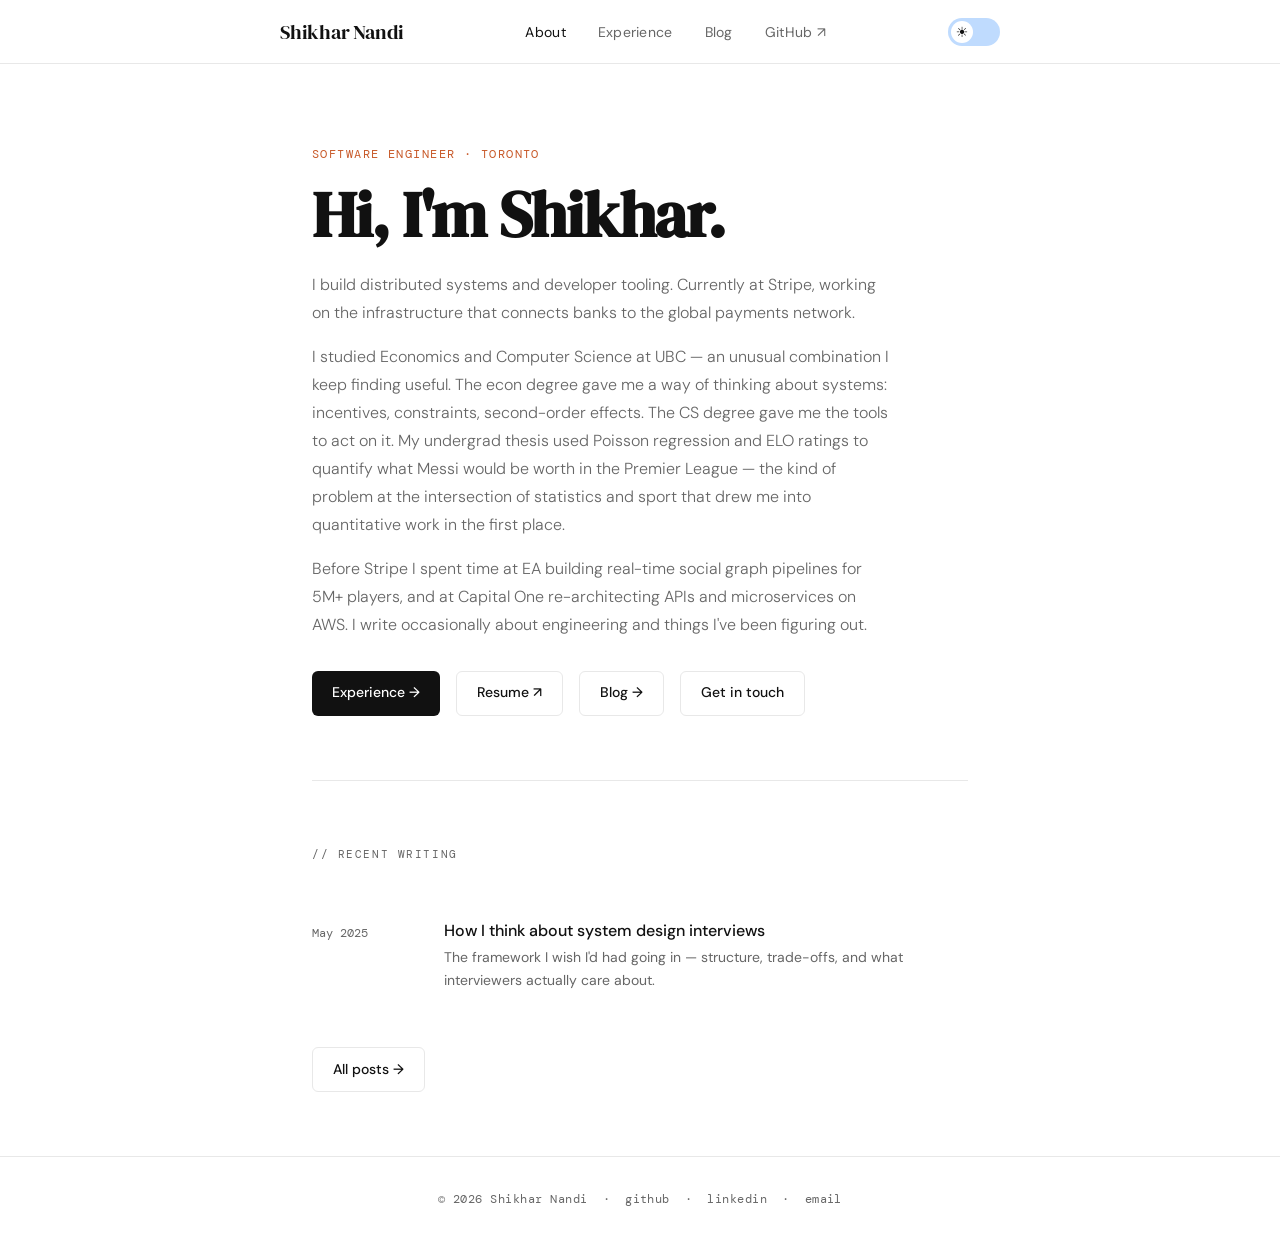
==== index.html @ 559564c2 "move skills viz to experience page, update to 4 categories Categories: AWS (Lambda, SQS, S3, Kuberne" ====
<!DOCTYPE html>
<html lang="en">
<head>
  <meta charset="UTF-8" />
  <meta name="viewport" content="width=device-width, initial-scale=1.0" />
  <title>Shikhar Nandi — Software Engineer</title>
  <meta name="description" content="Software engineer building distributed systems and developer tooling." />
  <script>
    if (localStorage.getItem('theme') === 'dark' || (!localStorage.getItem('theme') && window.matchMedia('(prefers-color-scheme: dark)').matches)) {
      document.documentElement.classList.add('dark');
    }
  </script>
  <link rel="stylesheet" href="style.css?v=9" />
</head>
<body>

<nav>
  <div class="nav-inner">
    <a href="/" class="nav-logo">Shikhar Nandi</a>
    <ul class="nav-links">
      <li><a href="/" class="active">About</a></li>
      <li><a href="experience.html">Experience</a></li>
      <li><a href="blog.html">Blog</a></li>
      <li><a href="https://github.com/shikharbald" target="_blank" rel="noopener">GitHub ↗</a></li>
    </ul>
    <label class="theme-switch" aria-label="Toggle dark mode">
      <input type="checkbox" id="theme-checkbox" onchange="toggleTheme(this)" />
      <span class="slider"><span class="knob">☀️</span></span>
    </label>
  </div>
</nav>

<main>

  <!-- BIO -->
  <section class="hero">
    <p class="hero-eyebrow">Software Engineer · Toronto</p>
    <h1>Hi, I'm Shikhar.</h1>
    <div class="bio">
      <p>
        I build distributed systems and developer tooling. Currently at Stripe, working on the infrastructure
        that connects banks to the global payments network.
      </p>
      <p>
        I studied Economics and Computer Science at UBC — an unusual combination I keep finding useful.
        The econ degree gave me a way of thinking about systems: incentives, constraints, second-order effects.
        The CS degree gave me the tools to act on it. My undergrad thesis used Poisson regression and ELO ratings
        to quantify what Messi would be worth in the Premier League — the kind of problem at the intersection
        of statistics and sport that drew me into quantitative work in the first place.
      </p>
      <p>
        Before Stripe I spent time at EA building real-time social graph pipelines for 5M+ players,
        and at Capital One re-architecting APIs and microservices on AWS. I write occasionally about
        engineering and things I've been figuring out.
      </p>
    </div>
    <div class="hero-links">
      <a href="experience.html" class="btn btn-primary">Experience →</a>
      <a href="resume.pdf" target="_blank" rel="noopener" class="btn btn-ghost">Resume ↗</a>
      <a href="blog.html" class="btn btn-ghost">Blog →</a>
      <a href="mailto:shikharndaa@gmail.com" class="btn btn-ghost">Get in touch</a>
    </div>
  </section>

  <!-- RECENT WRITING -->
  <section id="writing">
    <p class="section-label">// recent writing</p>
    <div class="post-grid">

      <a href="my-first-post.html" class="post-item">
        <div class="post-date">May 2025</div>
        <div>
          <div class="post-title">How I think about system design interviews</div>
          <div class="post-excerpt">The framework I wish I'd had going in — structure, trade-offs, and what interviewers actually care about.</div>
        </div>
      </a>

    </div>

    <div style="margin-top: 2rem;">
      <a href="blog.html" class="btn btn-ghost">All posts →</a>
    </div>
  </section>

</main>

<footer>
  <span>© 2026 Shikhar Nandi</span>
  &nbsp;·&nbsp;
  <a href="https://github.com/shikharbald" target="_blank" rel="noopener">github</a>
  &nbsp;·&nbsp;
  <a href="https://linkedin.com/in/shikharn14" target="_blank" rel="noopener">linkedin</a>
  &nbsp;·&nbsp;
  <a href="mailto:shikharndaa@gmail.com">email</a>
</footer>

<script>
  function toggleTheme(checkbox) {
    const isDark = checkbox.checked;
    document.documentElement.classList.toggle('dark', isDark);
    localStorage.setItem('theme', isDark ? 'dark' : 'light');
    document.querySelector('.knob').textContent = isDark ? '🌙' : '☀️';
  }
  const _dark = document.documentElement.classList.contains('dark');
  document.getElementById('theme-checkbox').checked = _dark;
  document.querySelector('.knob').textContent = _dark ? '🌙' : '☀️';
</script>

</body>
</html>
---- style.css ----
@import url('https://fonts.googleapis.com/css2?family=DM+Serif+Display:ital@0;1&family=DM+Mono:wght@400;500&family=DM+Sans:ital,opsz,wght@0,9..40,300;0,9..40,400;0,9..40,500;1,9..40,300&display=swap');

*, *::before, *::after { box-sizing: border-box; margin: 0; padding: 0; }

:root {
  --bg: #ffffff;
  --surface: #f5f5f5;
  --border: #e8e8e8;
  --text: #111111;
  --muted: #666666;
  --accent: #c85a2a;
  --link: #2a5fc8;
  --serif: 'DM Serif Display', Georgia, serif;
  --sans: 'DM Sans', system-ui, sans-serif;
  --mono: 'DM Mono', monospace;
  --max: 720px;
  --nav-h: 64px;
}

html.dark {
  --bg: #111111;
  --surface: #1c1c1c;
  --border: #2e2e2e;
  --text: #f0f0f0;
  --muted: #999999;
  --accent: #e07555;
  --link: #7aabf0;
}

body {
  font-family: var(--sans);
  background: var(--bg);
  color: var(--text);
  font-size: 16px;
  line-height: 1.7;
  -webkit-font-smoothing: antialiased;
}

/* ── NAV ── */
nav {
  position: sticky;
  top: 0;
  z-index: 10;
  background: var(--bg);
  border-bottom: 1px solid var(--border);
  height: var(--nav-h);
  display: flex;
  align-items: center;
  padding: 0 2rem;
}
.nav-inner {
  max-width: var(--max);
  width: 100%;
  margin: 0 auto;
  display: flex;
  align-items: center;
  justify-content: space-between;
}
.nav-logo {
  font-family: var(--serif);
  font-size: 1.25rem;
  color: var(--text);
  text-decoration: none;
  letter-spacing: -0.01em;
}
.nav-links {
  display: flex;
  gap: 2rem;
  list-style: none;
}
.nav-links a {
  font-size: 0.875rem;
  font-weight: 400;
  color: var(--muted);
  text-decoration: none;
  letter-spacing: 0.02em;
  transition: color 0.15s;
}
.nav-links a:hover, .nav-links a.active { color: var(--text); }

.theme-switch {
  position: relative;
  display: inline-block;
  width: 52px;
  height: 28px;
  cursor: pointer;
  flex-shrink: 0;
}
.theme-switch input { display: none; }
.theme-switch .slider {
  position: absolute;
  inset: 0;
  background: #bfdbfe;
  border-radius: 28px;
  transition: background 0.3s;
}
.theme-switch .knob {
  position: absolute;
  left: 3px;
  top: 3px;
  width: 22px;
  height: 22px;
  background: #fff;
  border-radius: 50%;
  transition: transform 0.3s;
  display: flex;
  align-items: center;
  justify-content: center;
  font-size: 14px;
  line-height: 1;
  user-select: none;
}
.theme-switch input:checked + .slider { background: #334155; }
.theme-switch input:checked + .slider .knob { transform: translateX(24px); }

/* ── LAYOUT ── */
main {
  max-width: var(--max);
  margin: 0 auto;
  padding: 0 2rem;
}
section { padding: 4rem 0; }
section + section { border-top: 1px solid var(--border); }

/* ── HERO ── */
.hero { padding: 5rem 0 4rem; }
.hero-eyebrow {
  font-family: var(--mono);
  font-size: 0.75rem;
  letter-spacing: 0.12em;
  text-transform: uppercase;
  color: var(--accent);
  margin-bottom: 1rem;
}
.hero h1 {
  font-family: var(--serif);
  font-size: clamp(2.5rem, 6vw, 4rem);
  line-height: 1.1;
  letter-spacing: -0.02em;
  margin-bottom: 1.25rem;
}
.hero-sub {
  font-size: 1.125rem;
  color: var(--muted);
  max-width: 520px;
  font-weight: 300;
  margin-bottom: 2rem;
}
.hero-links {
  display: flex;
  gap: 1rem;
  flex-wrap: wrap;
}
.btn {
  display: inline-flex;
  align-items: center;
  gap: 0.4rem;
  padding: 0.6rem 1.25rem;
  border-radius: 6px;
  font-size: 0.875rem;
  font-weight: 500;
  text-decoration: none;
  transition: all 0.15s;
  cursor: pointer;
  border: none;
}
.btn-primary {
  background: var(--text);
  color: var(--bg);
}
.btn-primary:hover { opacity: 0.8; }
.btn-ghost {
  background: transparent;
  color: var(--text);
  border: 1px solid var(--border);
}
.btn-ghost:hover { background: var(--surface); }

/* ── BIO ── */
.bio { margin-bottom: 2rem; }
.bio p {
  font-size: 1rem;
  color: var(--muted);
  font-weight: 300;
  line-height: 1.75;
  max-width: 580px;
  margin-bottom: 1rem;
}
.bio p:last-child { margin-bottom: 0; }

/* ── THESIS CALLOUT ── */
.thesis-link {
  display: flex;
  align-items: flex-start;
  gap: 0.75rem;
  margin-top: 1.25rem;
  padding: 0.9rem 1rem;
  border: 1px solid var(--border);
  border-radius: 8px;
  text-decoration: none;
  color: inherit;
  background: var(--surface);
  transition: border-color 0.15s, background 0.15s;
  max-width: 480px;
}
.thesis-link:hover { border-color: var(--accent); background: var(--bg); }
.thesis-icon {
  font-size: 0.8rem;
  color: var(--accent);
  margin-top: 0.15rem;
  flex-shrink: 0;
}
.thesis-title {
  font-family: var(--mono);
  font-size: 0.65rem;
  letter-spacing: 0.1em;
  text-transform: uppercase;
  color: var(--muted);
  margin-bottom: 0.3rem;
}
.thesis-sub {
  font-size: 0.875rem;
  font-weight: 500;
  color: var(--text);
  line-height: 1.4;
}

/* ── SECTION HEADINGS ── */
.section-label {
  font-family: var(--mono);
  font-size: 0.7rem;
  letter-spacing: 0.14em;
  text-transform: uppercase;
  color: var(--muted);
  margin-bottom: 2rem;
}
h2 {
  font-family: var(--serif);
  font-size: 1.75rem;
  letter-spacing: -0.02em;
  margin-bottom: 0.5rem;
}

/* ── COMPANY LOGO ── */
.timeline-header {
  display: flex;
  align-items: center;
  gap: 1rem;
  margin-bottom: 0.75rem;
}
.company-logo {
  flex-shrink: 0;
  width: 52px;
  height: 52px;
  border-radius: 10px;
  object-fit: cover;
}
.timeline-header-text .timeline-company {
  font-weight: 500;
  font-size: 1rem;
  color: var(--text);
  margin-bottom: 0.1rem;
}
.timeline-header-text .timeline-role {
  font-size: 0.875rem;
  color: var(--muted);
  font-weight: 400;
}

/* ── EXPERIENCE TIMELINE ── */
.timeline { display: flex; flex-direction: column; gap: 0; }
.timeline-item {
  display: grid;
  grid-template-columns: 140px 1fr;
  gap: 0 2rem;
  padding: 1.75rem 0;
  position: relative;
}
.timeline-item + .timeline-item {
  border-top: 1px solid var(--border);
}
.timeline-date {
  font-family: var(--mono);
  font-size: 0.75rem;
  color: var(--muted);
  padding-top: 0.2rem;
  line-height: 1.5;
}
.timeline-desc {
  font-size: 0.9rem;
  color: var(--muted);
  line-height: 1.65;
}
.timeline-tags {
  display: flex;
  flex-wrap: wrap;
  gap: 0.4rem;
  margin-top: 0.75rem;
}
.tag {
  font-family: var(--mono);
  font-size: 0.7rem;
  background: var(--surface);
  color: var(--muted);
  padding: 0.25rem 0.6rem;
  border-radius: 4px;
  border: 1px solid var(--border);
}

/* ── COURSEWORK GRID ── */
.coursework {
  display: grid;
  grid-template-columns: repeat(3, 1fr);
  gap: 0.75rem 1.5rem;
  margin-top: 0.75rem;
  margin-left: calc(-140px - 2rem);
  width: calc(100% + 140px + 2rem);
}
.coursework-title {
  font-family: var(--mono);
  font-size: 0.7rem;
  letter-spacing: 0.12em;
  text-transform: uppercase;
  color: var(--muted);
  margin-bottom: 0.75rem;
  margin-top: 0.75rem;
}
.coursework-heading {
  font-family: var(--mono);
  font-size: 0.65rem;
  letter-spacing: 0.12em;
  text-transform: uppercase;
  color: var(--accent);
  margin-bottom: 0.5rem;
}
.coursework ul { list-style: none; padding: 0; }
.coursework li {
  font-size: 0.75rem;
  color: var(--muted);
  line-height: 1.6;
}

/* ── BLOG POSTS (home preview) ── */
.post-grid { display: flex; flex-direction: column; gap: 0; }
.post-item {
  display: grid;
  grid-template-columns: 100px 1fr;
  gap: 0 2rem;
  padding: 1.5rem 0;
  text-decoration: none;
  color: inherit;
  transition: opacity 0.15s;
}
.post-item + .post-item { border-top: 1px solid var(--border); }
.post-item:hover { opacity: 0.7; }
.post-date {
  font-family: var(--mono);
  font-size: 0.72rem;
  color: var(--muted);
  padding-top: 0.25rem;
}
.post-title {
  font-weight: 500;
  font-size: 1rem;
  margin-bottom: 0.25rem;
  line-height: 1.4;
}
.post-excerpt {
  font-size: 0.875rem;
  color: var(--muted);
  line-height: 1.6;
}

/* ── FOOTER ── */
footer {
  border-top: 1px solid var(--border);
  padding: 2rem;
  text-align: center;
  font-family: var(--mono);
  font-size: 0.75rem;
  color: var(--muted);
  letter-spacing: 0.04em;
}
footer a { color: var(--muted); text-decoration: none; }
footer a:hover { color: var(--text); }

/* ── EDITORIAL EXPERIENCE ── */
.exp-list { display: flex; flex-direction: column; }
.exp-item { padding: 2.25rem 0; }
.exp-item + .exp-item { border-top: 1px solid var(--border); }
.exp-header {
  display: flex;
  align-items: flex-start;
  justify-content: space-between;
  gap: 1rem;
  margin-bottom: 0.75rem;
}
.exp-company {
  font-family: var(--serif);
  font-size: 1.75rem;
  letter-spacing: -0.02em;
  line-height: 1.1;
  color: var(--text);
}
.exp-role {
  font-size: 0.875rem;
  color: var(--muted);
  margin-top: 0.3rem;
}
.exp-header-right {
  display: flex;
  flex-direction: column;
  align-items: flex-end;
  gap: 0.5rem;
  flex-shrink: 0;
}
.exp-logo {
  width: 48px;
  height: 48px;
  border-radius: 10px;
  object-fit: cover;
}
.exp-date {
  font-family: var(--mono);
  font-size: 0.72rem;
  color: var(--muted);
  letter-spacing: 0.06em;
  white-space: nowrap;
}
.exp-rule {
  border: none;
  border-top: 1px solid var(--border);
  margin: 0 0 1.25rem;
}
.exp-stats {
  display: flex;
  gap: 3rem;
  margin-bottom: 1.25rem;
}
.exp-stat-num {
  display: block;
  font-family: var(--serif);
  font-size: 2.25rem;
  color: var(--accent);
  line-height: 1;
  letter-spacing: -0.02em;
  margin-bottom: 0.3rem;
}
.exp-stat-label {
  display: block;
  font-family: var(--mono);
  font-size: 0.62rem;
  color: var(--muted);
  letter-spacing: 0.08em;
  text-transform: uppercase;
  line-height: 1.5;
}
.exp-desc {
  font-size: 0.9rem;
  color: var(--muted);
  line-height: 1.7;
  margin-bottom: 0.75rem;
  max-width: 560px;
}

/* ── SKILLS CANVAS ── */
.skills-legend {
  display: flex;
  gap: 1.5rem;
  margin-bottom: 0.75rem;
}
.legend-item {
  display: flex;
  align-items: center;
  gap: 0.4rem;
  font-family: var(--mono);
  font-size: 0.65rem;
  letter-spacing: 0.1em;
  text-transform: uppercase;
  color: var(--muted);
}
.legend-dot {
  width: 7px;
  height: 7px;
  border-radius: 50%;
  flex-shrink: 0;
}
#skills-canvas { display: block; }

/* ── SCROLL ANIMATIONS ── */
.js-animate .timeline-item,
.js-animate .exp-item {
  opacity: 0;
  transform: translateY(28px);
  transition: opacity 0.55s cubic-bezier(0.4, 0, 0.2, 1),
              transform 0.55s cubic-bezier(0.4, 0, 0.2, 1);
}
.js-animate .timeline-item.visible,
.js-animate .exp-item.visible {
  opacity: 1;
  transform: translateY(0);
}
@media (prefers-reduced-motion: reduce) {
  .js-animate .timeline-item,
  .js-animate .exp-item { transition: none; opacity: 1; transform: none; }
}

/* ── BLOG PAGE ── */
.blog-header { padding: 4rem 0 3rem; }
.blog-header h1 {
  font-family: var(--serif);
  font-size: clamp(2rem, 5vw, 3rem);
  letter-spacing: -0.02em;
  margin-bottom: 0.5rem;
}
.blog-header p { color: var(--muted); font-weight: 300; }

/* ── POST PAGE ── */
.post-header { padding: 4rem 0 2.5rem; }
.post-meta {
  display: flex;
  gap: 1.5rem;
  font-family: var(--mono);
  font-size: 0.75rem;
  color: var(--muted);
  letter-spacing: 0.06em;
  margin-bottom: 1.5rem;
}
.post-header h1 {
  font-family: var(--serif);
  font-size: clamp(1.75rem, 4vw, 2.75rem);
  letter-spacing: -0.02em;
  line-height: 1.2;
  margin-bottom: 1rem;
}
.post-lede {
  font-size: 1.125rem;
  color: var(--muted);
  font-weight: 300;
  line-height: 1.65;
}
.post-body { padding-bottom: 5rem; }
.post-body p { margin-bottom: 1.5rem; }
.post-body h2 {
  font-family: var(--serif);
  margin: 2.5rem 0 0.75rem;
}
.post-body h3 {
  font-weight: 500;
  margin: 2rem 0 0.5rem;
}
.post-body ul, .post-body ol {
  padding-left: 1.5rem;
  margin-bottom: 1.5rem;
}
.post-body li { margin-bottom: 0.4rem; }
.post-body code {
  font-family: var(--mono);
  font-size: 0.875em;
  background: var(--surface);
  padding: 0.15em 0.4em;
  border-radius: 3px;
  border: 1px solid var(--border);
}
.post-body pre {
  background: var(--surface);
  border: 1px solid var(--border);
  border-radius: 8px;
  padding: 1.25rem 1.5rem;
  overflow-x: auto;
  margin-bottom: 1.5rem;
}
.post-body pre code {
  background: none;
  border: none;
  padding: 0;
  font-size: 0.85rem;
  line-height: 1.7;
}
.post-body blockquote {
  border-left: 3px solid var(--accent);
  padding-left: 1.25rem;
  margin: 1.5rem 0;
  color: var(--muted);
  font-style: italic;
}
.post-body a { color: var(--link); }
.back-link {
  font-family: var(--mono);
  font-size: 0.75rem;
  color: var(--muted);
  text-decoration: none;
  letter-spacing: 0.06em;
  display: inline-flex;
  align-items: center;
  gap: 0.4rem;
  margin: 2rem 0;
  transition: color 0.15s;
}
.back-link:hover { color: var(--text); }
.divider {
  border: none;
  border-top: 1px solid var(--border);
  margin: 2.5rem 0;
}

@media (max-width: 600px) {
  nav { padding: 0 1.25rem; }
  main { padding: 0 1.25rem; }
  .timeline-item { grid-template-columns: 1fr; gap: 0.25rem; }
  .coursework { grid-template-columns: 1fr; margin-left: 0; width: 100%; }
  .timeline-date { margin-bottom: 0.25rem; }
  .post-item { grid-template-columns: 1fr; gap: 0.25rem; }
  .post-date { margin-bottom: 0.25rem; }
}
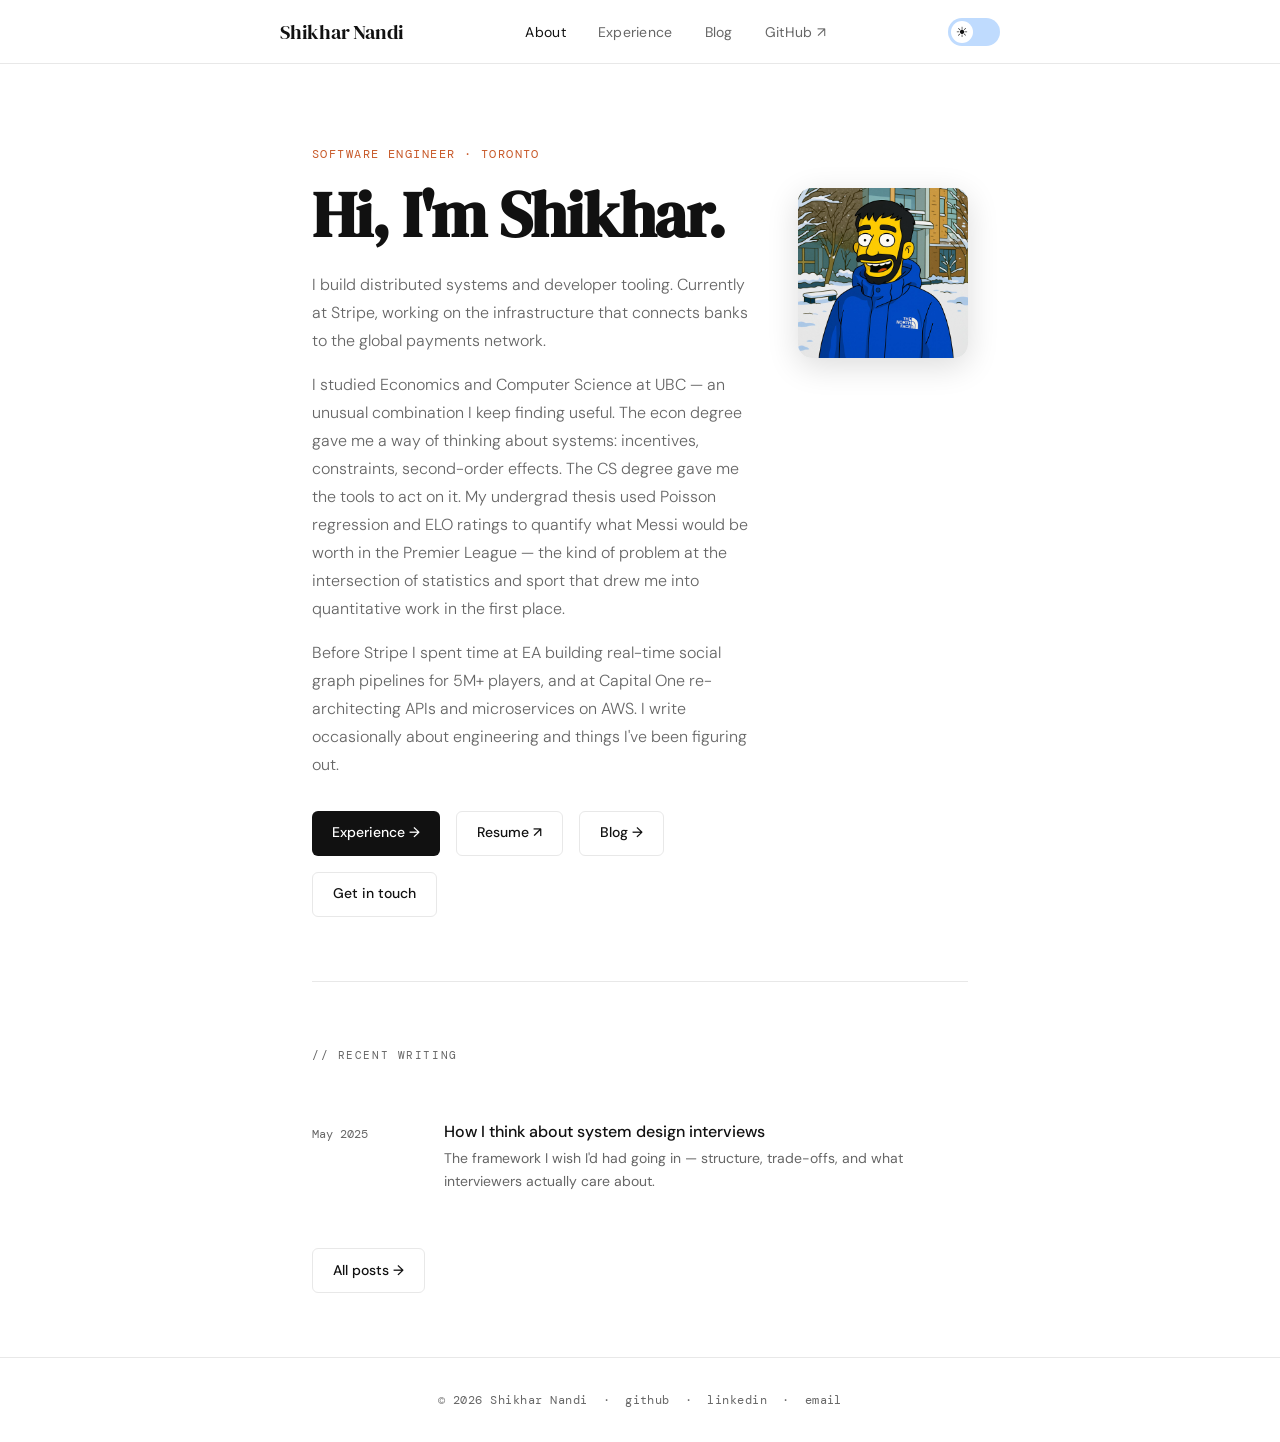
==== commit 2cb37f39: "add Simpsons avatar to About page with TV-turn-on reveal animation Co-Authored-By: Claude Sonnet 4.6" ====
--- a/index.html
+++ b/index.html
@@ -10,7 +10,7 @@
       document.documentElement.classList.add('dark');
     }
   </script>
-  <link rel="stylesheet" href="style.css?v=9" />
+  <link rel="stylesheet" href="style.css?v=10" />
 </head>
 <body>
 
@@ -34,31 +34,38 @@
 
   <!-- BIO -->
   <section class="hero">
-    <p class="hero-eyebrow">Software Engineer · Toronto</p>
-    <h1>Hi, I'm Shikhar.</h1>
-    <div class="bio">
-      <p>
-        I build distributed systems and developer tooling. Currently at Stripe, working on the infrastructure
-        that connects banks to the global payments network.
-      </p>
-      <p>
-        I studied Economics and Computer Science at UBC — an unusual combination I keep finding useful.
-        The econ degree gave me a way of thinking about systems: incentives, constraints, second-order effects.
-        The CS degree gave me the tools to act on it. My undergrad thesis used Poisson regression and ELO ratings
-        to quantify what Messi would be worth in the Premier League — the kind of problem at the intersection
-        of statistics and sport that drew me into quantitative work in the first place.
-      </p>
-      <p>
-        Before Stripe I spent time at EA building real-time social graph pipelines for 5M+ players,
-        and at Capital One re-architecting APIs and microservices on AWS. I write occasionally about
-        engineering and things I've been figuring out.
-      </p>
-    </div>
-    <div class="hero-links">
-      <a href="experience.html" class="btn btn-primary">Experience →</a>
-      <a href="resume.pdf" target="_blank" rel="noopener" class="btn btn-ghost">Resume ↗</a>
-      <a href="blog.html" class="btn btn-ghost">Blog →</a>
-      <a href="mailto:shikharndaa@gmail.com" class="btn btn-ghost">Get in touch</a>
+    <div class="hero-layout">
+      <div class="hero-content">
+        <p class="hero-eyebrow">Software Engineer · Toronto</p>
+        <h1>Hi, I'm Shikhar.</h1>
+        <div class="bio">
+          <p>
+            I build distributed systems and developer tooling. Currently at Stripe, working on the infrastructure
+            that connects banks to the global payments network.
+          </p>
+          <p>
+            I studied Economics and Computer Science at UBC — an unusual combination I keep finding useful.
+            The econ degree gave me a way of thinking about systems: incentives, constraints, second-order effects.
+            The CS degree gave me the tools to act on it. My undergrad thesis used Poisson regression and ELO ratings
+            to quantify what Messi would be worth in the Premier League — the kind of problem at the intersection
+            of statistics and sport that drew me into quantitative work in the first place.
+          </p>
+          <p>
+            Before Stripe I spent time at EA building real-time social graph pipelines for 5M+ players,
+            and at Capital One re-architecting APIs and microservices on AWS. I write occasionally about
+            engineering and things I've been figuring out.
+          </p>
+        </div>
+        <div class="hero-links">
+          <a href="experience.html" class="btn btn-primary">Experience →</a>
+          <a href="resume.pdf" target="_blank" rel="noopener" class="btn btn-ghost">Resume ↗</a>
+          <a href="blog.html" class="btn btn-ghost">Blog →</a>
+          <a href="mailto:shikharndaa@gmail.com" class="btn btn-ghost">Get in touch</a>
+        </div>
+      </div>
+      <div class="avatar-wrap">
+        <img src="me.jpg" id="avatar" class="avatar" alt="Shikhar Nandi" loading="eager" />
+      </div>
     </div>
   </section>
 
@@ -104,6 +111,13 @@
   const _dark = document.documentElement.classList.contains('dark');
   document.getElementById('theme-checkbox').checked = _dark;
   document.querySelector('.knob').textContent = _dark ? '🌙' : '☀️';
+
+  const _av = document.getElementById('avatar');
+  if (_av) {
+    function _revealAvatar() { _av.classList.add('loaded'); }
+    if (_av.complete && _av.naturalWidth) _revealAvatar();
+    else _av.addEventListener('load', _revealAvatar);
+  }
 </script>
 
 </body>
--- a/style.css
+++ b/style.css
@@ -124,6 +124,12 @@
 
 /* ── HERO ── */
 .hero { padding: 5rem 0 4rem; }
+.hero-layout {
+  display: flex;
+  align-items: flex-start;
+  gap: 2.75rem;
+}
+.hero-content { flex: 1; min-width: 0; }
 .hero-eyebrow {
   font-family: var(--mono);
   font-size: 0.75rem;
@@ -188,6 +194,70 @@
 }
 .bio p:last-child { margin-bottom: 0; }
 
+/* ── AVATAR ── */
+.avatar-wrap {
+  flex-shrink: 0;
+  width: 170px;
+  position: relative;
+  overflow: hidden;
+  border-radius: 14px;
+  margin-top: 2.75rem;
+  box-shadow: 0 8px 32px rgba(0,0,0,0.14);
+}
+.avatar {
+  width: 100%;
+  display: block;
+  opacity: 0;
+}
+@keyframes avatar-reveal {
+  0% {
+    clip-path: inset(49% 0% 49% 0%);
+    filter: brightness(7) saturate(0) blur(5px);
+    opacity: 0;
+  }
+  12% {
+    opacity: 0.85;
+  }
+  38% {
+    clip-path: inset(0% 0% 0% 0%);
+    filter: brightness(2.8) saturate(0) blur(0.5px);
+    opacity: 1;
+  }
+  72% {
+    filter: brightness(1.15) saturate(0.45);
+  }
+  100% {
+    clip-path: inset(0% 0% 0% 0%);
+    filter: brightness(1) saturate(1);
+    opacity: 1;
+  }
+}
+.avatar.loaded {
+  animation: avatar-reveal 1.35s cubic-bezier(0.22, 1, 0.36, 1) forwards;
+}
+@keyframes scan-sweep {
+  from { top: -50%; }
+  to   { top: 130%; }
+}
+.avatar-wrap::after {
+  content: '';
+  position: absolute;
+  left: 0; right: 0;
+  height: 48%;
+  background: linear-gradient(to bottom,
+    transparent 0%,
+    rgba(255,255,255,0.24) 50%,
+    transparent 100%
+  );
+  pointer-events: none;
+  animation: scan-sweep 0.7s 1.35s ease-in-out both;
+}
+@media (prefers-reduced-motion: reduce) {
+  .avatar { opacity: 1; }
+  .avatar.loaded { animation: none; }
+  .avatar-wrap::after { animation: none; display: none; }
+}
+
 /* ── THESIS CALLOUT ── */
 .thesis-link {
   display: flex;
@@ -607,6 +677,8 @@
 @media (max-width: 600px) {
   nav { padding: 0 1.25rem; }
   main { padding: 0 1.25rem; }
+  .hero-layout { flex-direction: column-reverse; gap: 1.5rem; }
+  .avatar-wrap { width: 110px; margin-top: 0; }
   .timeline-item { grid-template-columns: 1fr; gap: 0.25rem; }
   .coursework { grid-template-columns: 1fr; margin-left: 0; width: 100%; }
   .timeline-date { margin-bottom: 0.25rem; }
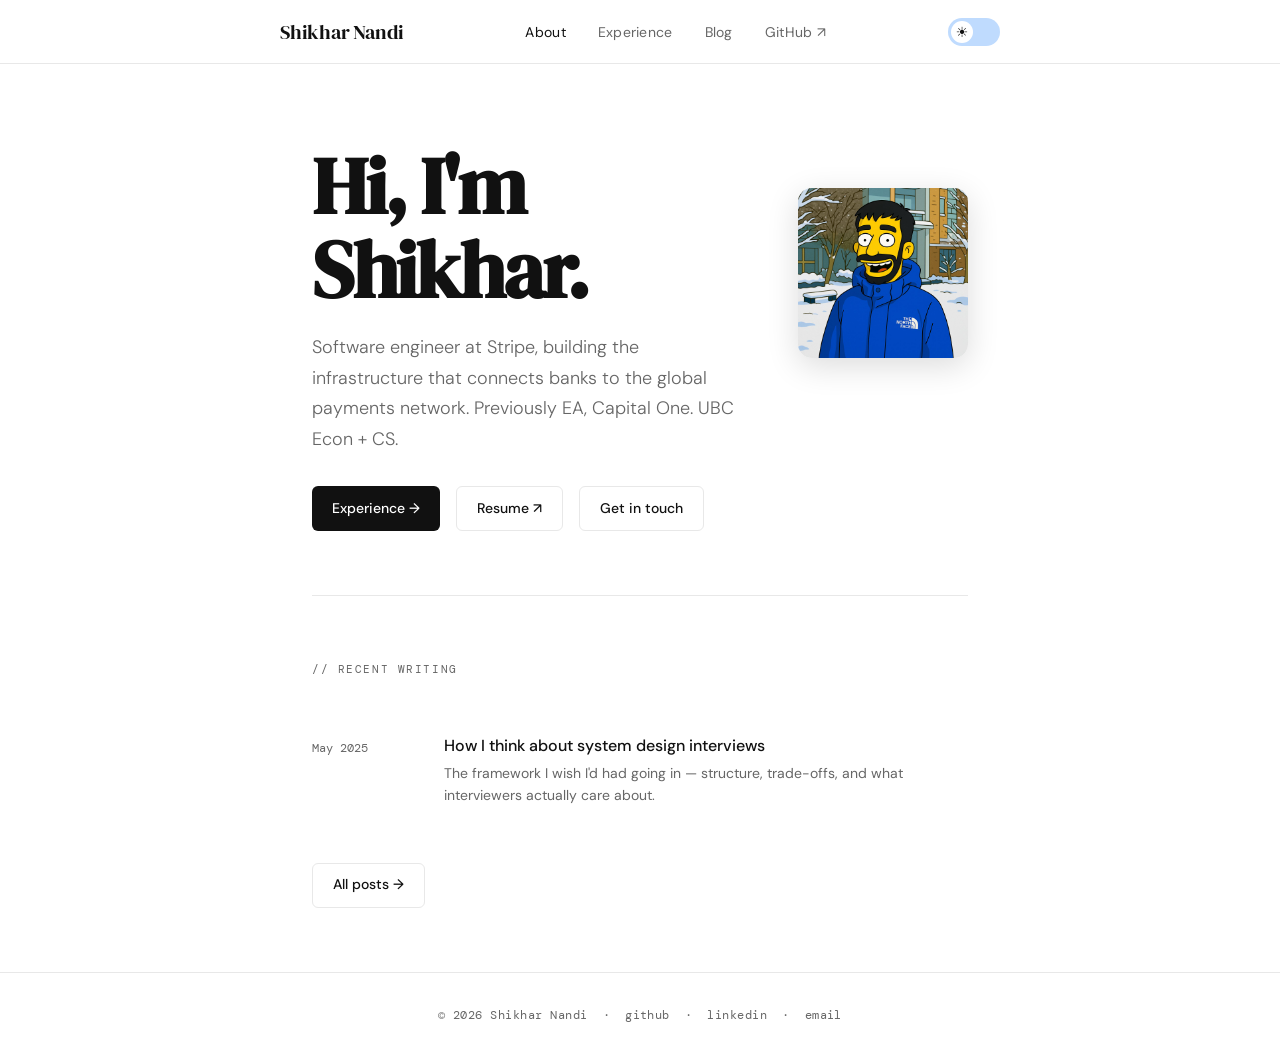
==== commit 2c0e92e5: "about page: minimal scrappy redesign — big heading, one-liner bio Co-Authored-By: Claude Sonnet 4.6 " ====
--- a/index.html
+++ b/index.html
@@ -10,7 +10,7 @@
       document.documentElement.classList.add('dark');
     }
   </script>
-  <link rel="stylesheet" href="style.css?v=10" />
+  <link rel="stylesheet" href="style.css?v=11" />
 </head>
 <body>
 
@@ -36,30 +36,11 @@
   <section class="hero">
     <div class="hero-layout">
       <div class="hero-content">
-        <p class="hero-eyebrow">Software Engineer · Toronto</p>
         <h1>Hi, I'm Shikhar.</h1>
-        <div class="bio">
-          <p>
-            I build distributed systems and developer tooling. Currently at Stripe, working on the infrastructure
-            that connects banks to the global payments network.
-          </p>
-          <p>
-            I studied Economics and Computer Science at UBC — an unusual combination I keep finding useful.
-            The econ degree gave me a way of thinking about systems: incentives, constraints, second-order effects.
-            The CS degree gave me the tools to act on it. My undergrad thesis used Poisson regression and ELO ratings
-            to quantify what Messi would be worth in the Premier League — the kind of problem at the intersection
-            of statistics and sport that drew me into quantitative work in the first place.
-          </p>
-          <p>
-            Before Stripe I spent time at EA building real-time social graph pipelines for 5M+ players,
-            and at Capital One re-architecting APIs and microservices on AWS. I write occasionally about
-            engineering and things I've been figuring out.
-          </p>
-        </div>
+        <p class="hero-sub">Software engineer at Stripe, building the infrastructure that connects banks to the global payments network. Previously EA, Capital One. UBC Econ + CS.</p>
         <div class="hero-links">
           <a href="experience.html" class="btn btn-primary">Experience →</a>
           <a href="resume.pdf" target="_blank" rel="noopener" class="btn btn-ghost">Resume ↗</a>
-          <a href="blog.html" class="btn btn-ghost">Blog →</a>
           <a href="mailto:shikharndaa@gmail.com" class="btn btn-ghost">Get in touch</a>
         </div>
       </div>
--- a/style.css
+++ b/style.css
@@ -140,9 +140,9 @@
 }
 .hero h1 {
   font-family: var(--serif);
-  font-size: clamp(2.5rem, 6vw, 4rem);
-  line-height: 1.1;
-  letter-spacing: -0.02em;
+  font-size: clamp(3rem, 7vw, 5rem);
+  line-height: 1.05;
+  letter-spacing: -0.03em;
   margin-bottom: 1.25rem;
 }
 .hero-sub {
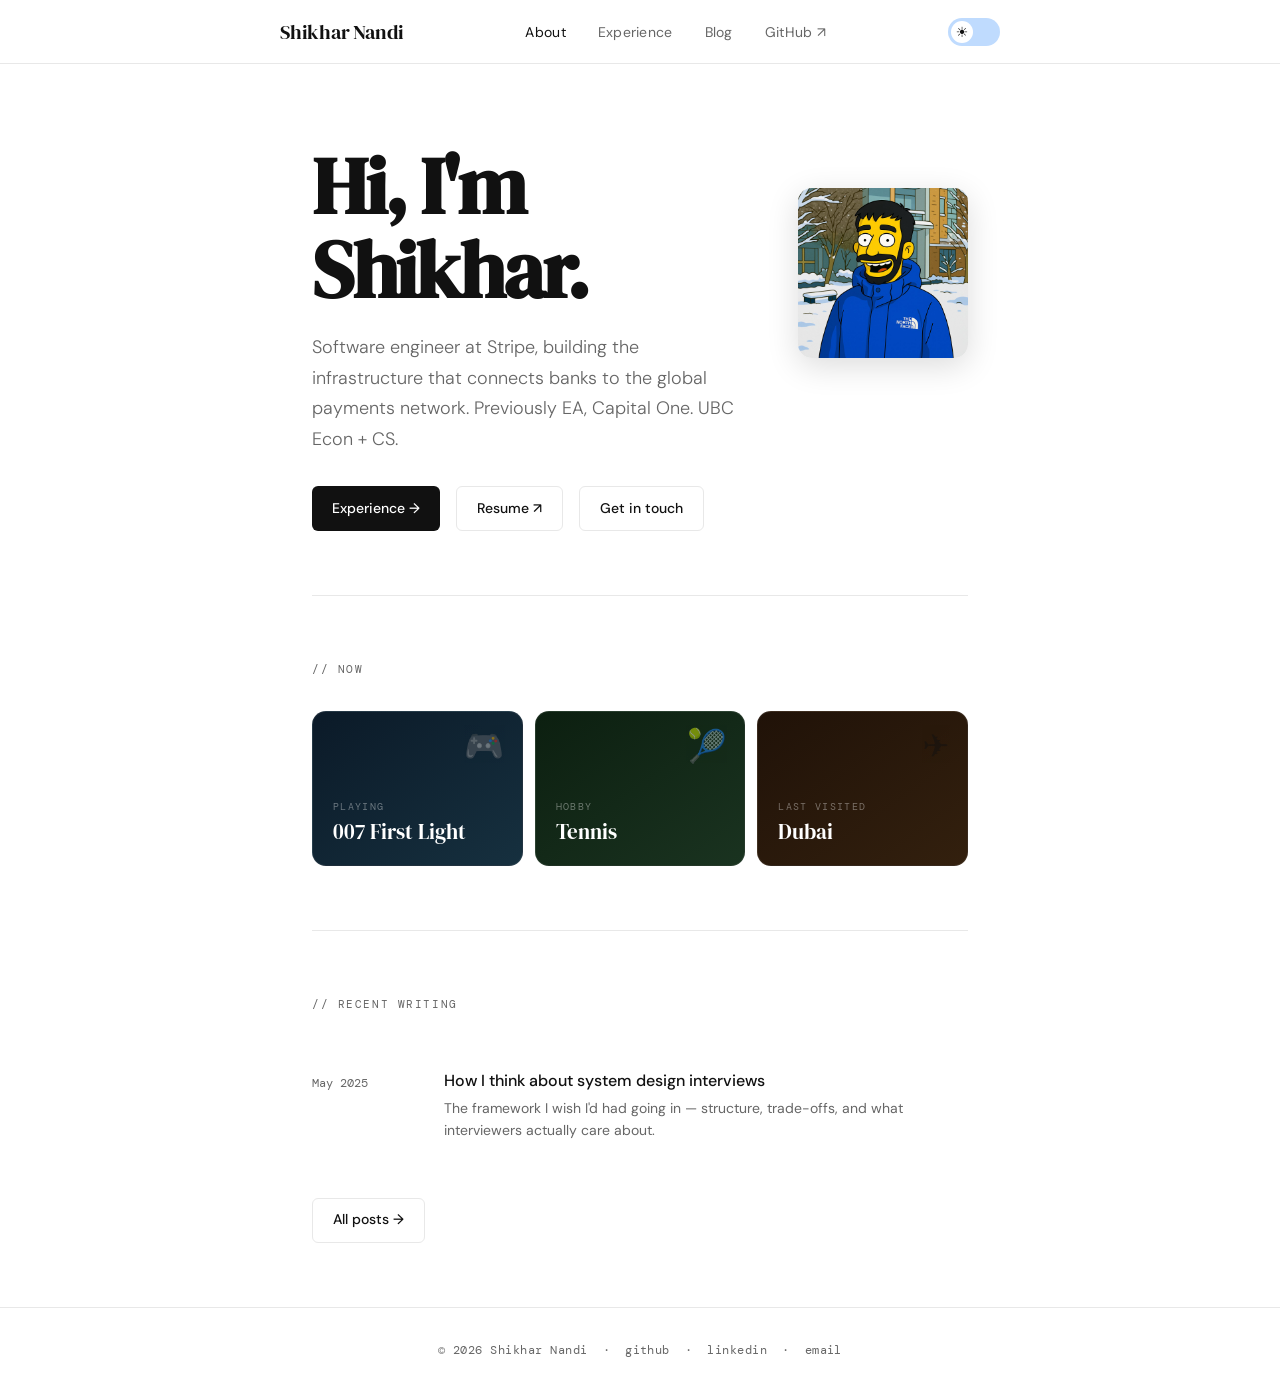
==== commit 3e86899c: "add now section with interests cards (game, hobby, travel) Co-Authored-By: Claude Sonnet 4.6 <norepl" ====
--- a/index.html
+++ b/index.html
@@ -10,7 +10,7 @@
       document.documentElement.classList.add('dark');
     }
   </script>
-  <link rel="stylesheet" href="style.css?v=11" />
+  <link rel="stylesheet" href="style.css?v=12" />
 </head>
 <body>
 
@@ -46,6 +46,28 @@
       </div>
       <div class="avatar-wrap">
         <img src="me.jpg" id="avatar" class="avatar" alt="Shikhar Nandi" loading="eager" />
+      </div>
+    </div>
+  </section>
+
+  <!-- NOW -->
+  <section id="now">
+    <p class="section-label">// now</p>
+    <div class="interests-grid">
+      <div class="interest-card card-game">
+        <span class="interest-emoji">🎮</span>
+        <p class="interest-label">playing</p>
+        <p class="interest-value">007 First Light</p>
+      </div>
+      <div class="interest-card card-hobby">
+        <span class="interest-emoji">🎾</span>
+        <p class="interest-label">hobby</p>
+        <p class="interest-value">Tennis</p>
+      </div>
+      <div class="interest-card card-travel">
+        <span class="interest-emoji">✈️</span>
+        <p class="interest-label">last visited</p>
+        <p class="interest-value">Dubai</p>
       </div>
     </div>
   </section>
--- a/style.css
+++ b/style.css
@@ -410,6 +410,54 @@
   line-height: 1.6;
 }
 
+/* ── NOW / INTERESTS ── */
+.interests-grid {
+  display: grid;
+  grid-template-columns: repeat(3, 1fr);
+  gap: 0.75rem;
+}
+.interest-card {
+  position: relative;
+  border-radius: 14px;
+  overflow: hidden;
+  border: 1px solid rgba(255,255,255,0.08);
+  padding: 1.4rem 1.25rem 1.25rem;
+  display: flex;
+  flex-direction: column;
+  justify-content: flex-end;
+  min-height: 155px;
+  transition: transform 0.2s, border-color 0.2s;
+}
+.interest-card:hover {
+  transform: translateY(-3px);
+  border-color: rgba(255,255,255,0.18);
+}
+.card-game   { background: linear-gradient(145deg, #0b1a28 0%, #16303f 100%); }
+.card-hobby  { background: linear-gradient(145deg, #0c1f10 0%, #1a3320 100%); }
+.card-travel { background: linear-gradient(145deg, #201208 0%, #33200e 100%); }
+.interest-emoji {
+  position: absolute;
+  top: 1.1rem;
+  right: 1.1rem;
+  font-size: 2rem;
+  opacity: 0.5;
+  line-height: 1;
+}
+.interest-label {
+  font-family: var(--mono);
+  font-size: 0.6rem;
+  letter-spacing: 0.14em;
+  text-transform: uppercase;
+  color: rgba(255,255,255,0.38);
+  margin-bottom: 0.3rem;
+}
+.interest-value {
+  font-family: var(--serif);
+  font-size: 1.3rem;
+  color: #ffffff;
+  line-height: 1.2;
+}
+
 /* ── BLOG POSTS (home preview) ── */
 .post-grid { display: flex; flex-direction: column; gap: 0; }
 .post-item {
@@ -679,6 +727,7 @@
   main { padding: 0 1.25rem; }
   .hero-layout { flex-direction: column-reverse; gap: 1.5rem; }
   .avatar-wrap { width: 110px; margin-top: 0; }
+  .interests-grid { grid-template-columns: 1fr; }
   .timeline-item { grid-template-columns: 1fr; gap: 0.25rem; }
   .coursework { grid-template-columns: 1fr; margin-left: 0; width: 100%; }
   .timeline-date { margin-bottom: 0.25rem; }
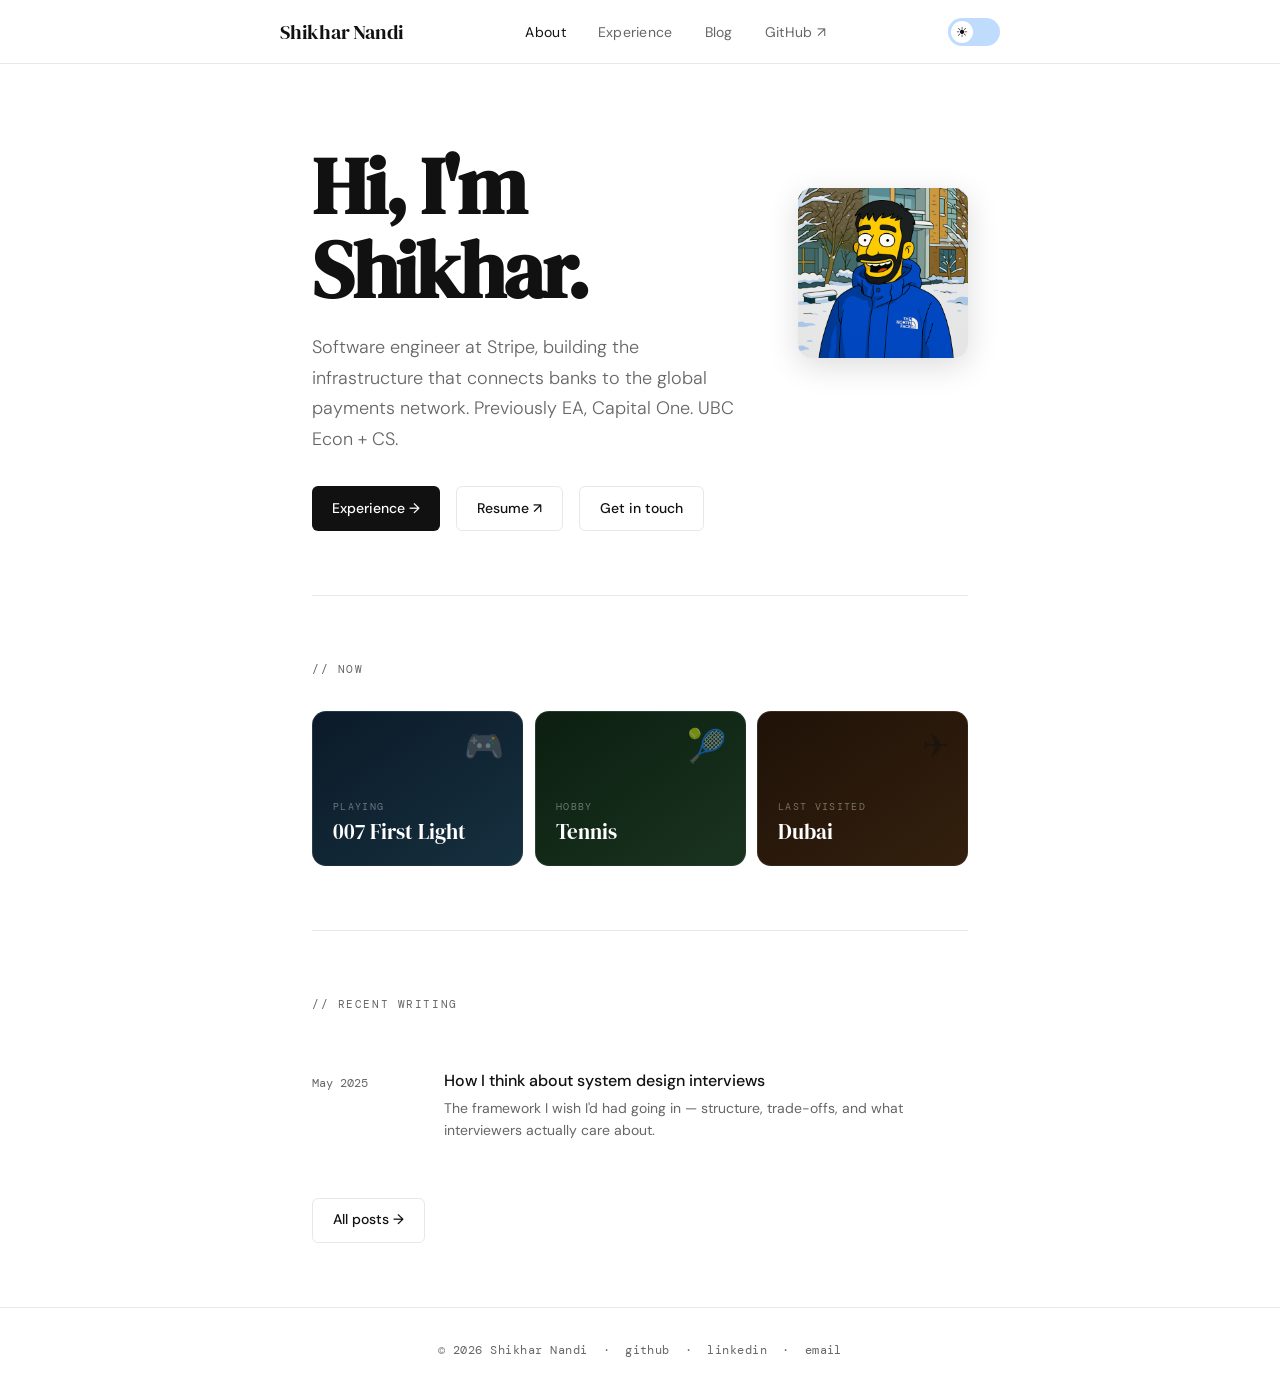
==== commit 118ffec8: "now cards: staggered scroll reveal + 3D tilt with specular shine on hover Co-Authored-By: Claude Son" ====
--- a/index.html
+++ b/index.html
@@ -10,7 +10,7 @@
       document.documentElement.classList.add('dark');
     }
   </script>
-  <link rel="stylesheet" href="style.css?v=12" />
+  <link rel="stylesheet" href="style.css?v=13" />
 </head>
 <body>
 
@@ -115,6 +115,42 @@
   document.getElementById('theme-checkbox').checked = _dark;
   document.querySelector('.knob').textContent = _dark ? '🌙' : '☀️';
 
+  // Now cards: staggered scroll reveal + 3D tilt + specular shine
+  (function () {
+    const cards = document.querySelectorAll('.interest-card');
+    if (!cards.length) return;
+    if (window.matchMedia('(prefers-reduced-motion: reduce)').matches) {
+      cards.forEach(c => c.classList.add('visible')); return;
+    }
+    const io = new IntersectionObserver(entries => {
+      entries.forEach(e => {
+        if (!e.isIntersecting) return;
+        setTimeout(() => e.target.classList.add('visible'), +e.target.dataset.d || 0);
+        io.unobserve(e.target);
+      });
+    }, { threshold: 0.15 });
+    cards.forEach((c, i) => { c.dataset.d = i * 130; io.observe(c); });
+
+    cards.forEach(card => {
+      card.addEventListener('mouseenter', () => {
+        card.style.transition = 'border-color 0.2s';
+      });
+      card.addEventListener('mousemove', e => {
+        const r = card.getBoundingClientRect();
+        const x = (e.clientX - r.left) / r.width;
+        const y = (e.clientY - r.top) / r.height;
+        card.style.transform = `perspective(700px) rotateX(${(y - 0.5) * -12}deg) rotateY(${(x - 0.5) * 12}deg)`;
+        card.style.setProperty('--shine-x', `${x * 100}%`);
+        card.style.setProperty('--shine-y', `${y * 100}%`);
+      });
+      card.addEventListener('mouseleave', () => {
+        card.style.transition = 'transform 0.4s cubic-bezier(0.4,0,0.2,1), border-color 0.2s';
+        card.style.transform = 'perspective(700px) rotateX(0deg) rotateY(0deg)';
+        setTimeout(() => { card.style.transition = ''; card.style.transform = ''; }, 400);
+      });
+    });
+  })();
+
   const _av = document.getElementById('avatar');
   if (_av) {
     function _revealAvatar() { _av.classList.add('loaded'); }
--- a/style.css
+++ b/style.css
@@ -426,11 +426,37 @@
   flex-direction: column;
   justify-content: flex-end;
   min-height: 155px;
-  transition: transform 0.2s, border-color 0.2s;
-}
-.interest-card:hover {
-  transform: translateY(-3px);
-  border-color: rgba(255,255,255,0.18);
+  opacity: 0;
+  transform: translateY(36px);
+  transition: opacity 0.55s cubic-bezier(0.4, 0, 0.2, 1),
+              transform 0.55s cubic-bezier(0.4, 0, 0.2, 1),
+              border-color 0.2s;
+  will-change: transform, opacity;
+}
+.interest-card.visible {
+  opacity: 1;
+  transform: translateY(0);
+}
+.interest-card:hover { border-color: rgba(255,255,255,0.2); }
+.interest-card::before {
+  content: '';
+  position: absolute;
+  inset: 0;
+  background: radial-gradient(
+    circle at var(--shine-x, 50%) var(--shine-y, 50%),
+    rgba(255,255,255,0.13) 0%,
+    transparent 62%
+  );
+  border-radius: inherit;
+  opacity: 0;
+  transition: opacity 0.25s;
+  pointer-events: none;
+  z-index: 1;
+}
+.interest-card:hover::before { opacity: 1; }
+@media (prefers-reduced-motion: reduce) {
+  .interest-card { opacity: 1; transform: none; transition: none; }
+  .interest-card::before { display: none; }
 }
 .card-game   { background: linear-gradient(145deg, #0b1a28 0%, #16303f 100%); }
 .card-hobby  { background: linear-gradient(145deg, #0c1f10 0%, #1a3320 100%); }
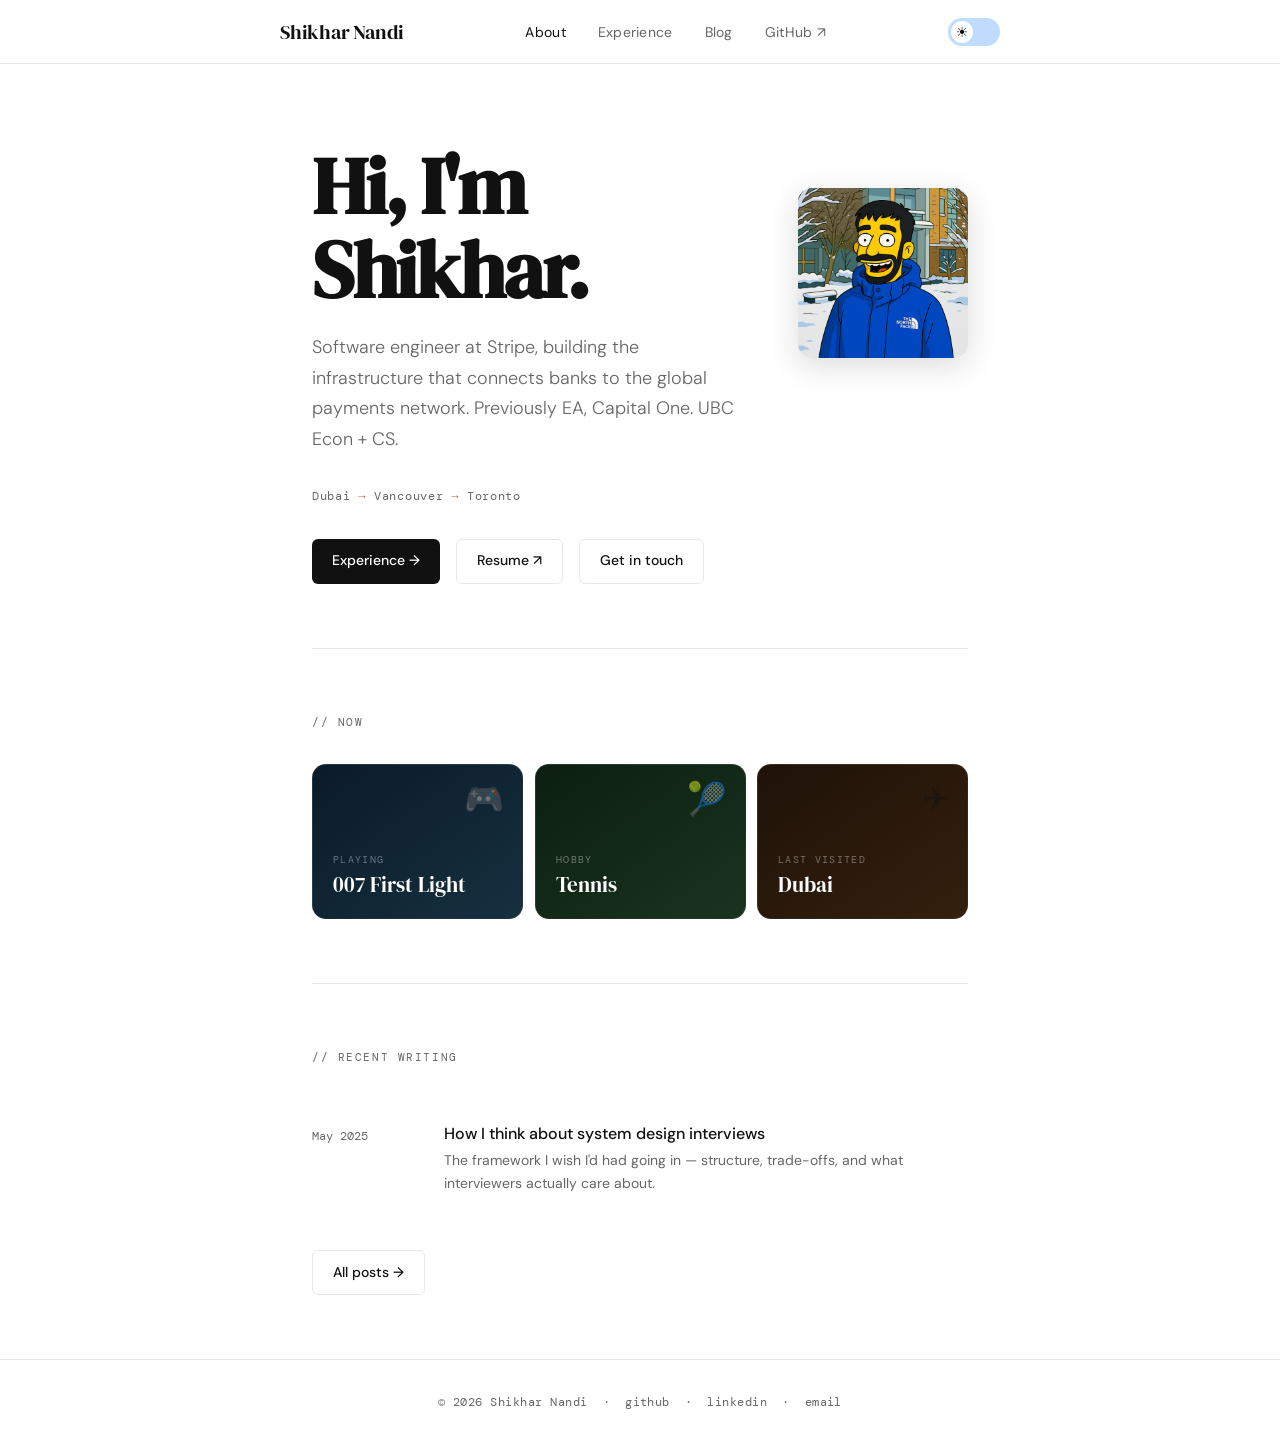
==== commit ad07667d: "about: add Dubai → Vancouver → Toronto city path to hero Co-Authored-By: Claude Sonnet 4.6 <noreply@" ====
--- a/index.html
+++ b/index.html
@@ -10,7 +10,7 @@
       document.documentElement.classList.add('dark');
     }
   </script>
-  <link rel="stylesheet" href="style.css?v=13" />
+  <link rel="stylesheet" href="style.css?v=14" />
 </head>
 <body>
 
@@ -38,6 +38,7 @@
       <div class="hero-content">
         <h1>Hi, I'm Shikhar.</h1>
         <p class="hero-sub">Software engineer at Stripe, building the infrastructure that connects banks to the global payments network. Previously EA, Capital One. UBC Econ + CS.</p>
+        <p class="hero-path">Dubai <span class="path-arrow">→</span> Vancouver <span class="path-arrow">→</span> Toronto</p>
         <div class="hero-links">
           <a href="experience.html" class="btn btn-primary">Experience →</a>
           <a href="resume.pdf" target="_blank" rel="noopener" class="btn btn-ghost">Resume ↗</a>
--- a/style.css
+++ b/style.css
@@ -152,6 +152,14 @@
   font-weight: 300;
   margin-bottom: 2rem;
 }
+.hero-path {
+  font-family: var(--mono);
+  font-size: 0.75rem;
+  color: var(--muted);
+  letter-spacing: 0.06em;
+  margin-bottom: 2rem;
+}
+.path-arrow { color: var(--accent); }
 .hero-links {
   display: flex;
   gap: 1rem;
@@ -534,10 +542,10 @@
 .exp-item + .exp-item { border-top: 1px solid var(--border); }
 .exp-header {
   display: flex;
-  align-items: flex-start;
+  align-items: center;
   justify-content: space-between;
   gap: 1rem;
-  margin-bottom: 0.75rem;
+  margin-bottom: 1rem;
 }
 .exp-company {
   font-family: var(--serif);
@@ -549,20 +557,7 @@
 .exp-role {
   font-size: 0.875rem;
   color: var(--muted);
-  margin-top: 0.3rem;
-}
-.exp-header-right {
-  display: flex;
-  flex-direction: column;
-  align-items: flex-end;
-  gap: 0.5rem;
-  flex-shrink: 0;
-}
-.exp-logo {
-  width: 48px;
-  height: 48px;
-  border-radius: 10px;
-  object-fit: cover;
+  margin-top: 0.2rem;
 }
 .exp-date {
   font-family: var(--mono);
@@ -570,12 +565,9 @@
   color: var(--muted);
   letter-spacing: 0.06em;
   white-space: nowrap;
-}
-.exp-rule {
-  border: none;
-  border-top: 1px solid var(--border);
-  margin: 0 0 1.25rem;
-}
+  flex-shrink: 0;
+}
+.exp-now { color: var(--accent); }
 .exp-stats {
   display: flex;
   gap: 3rem;
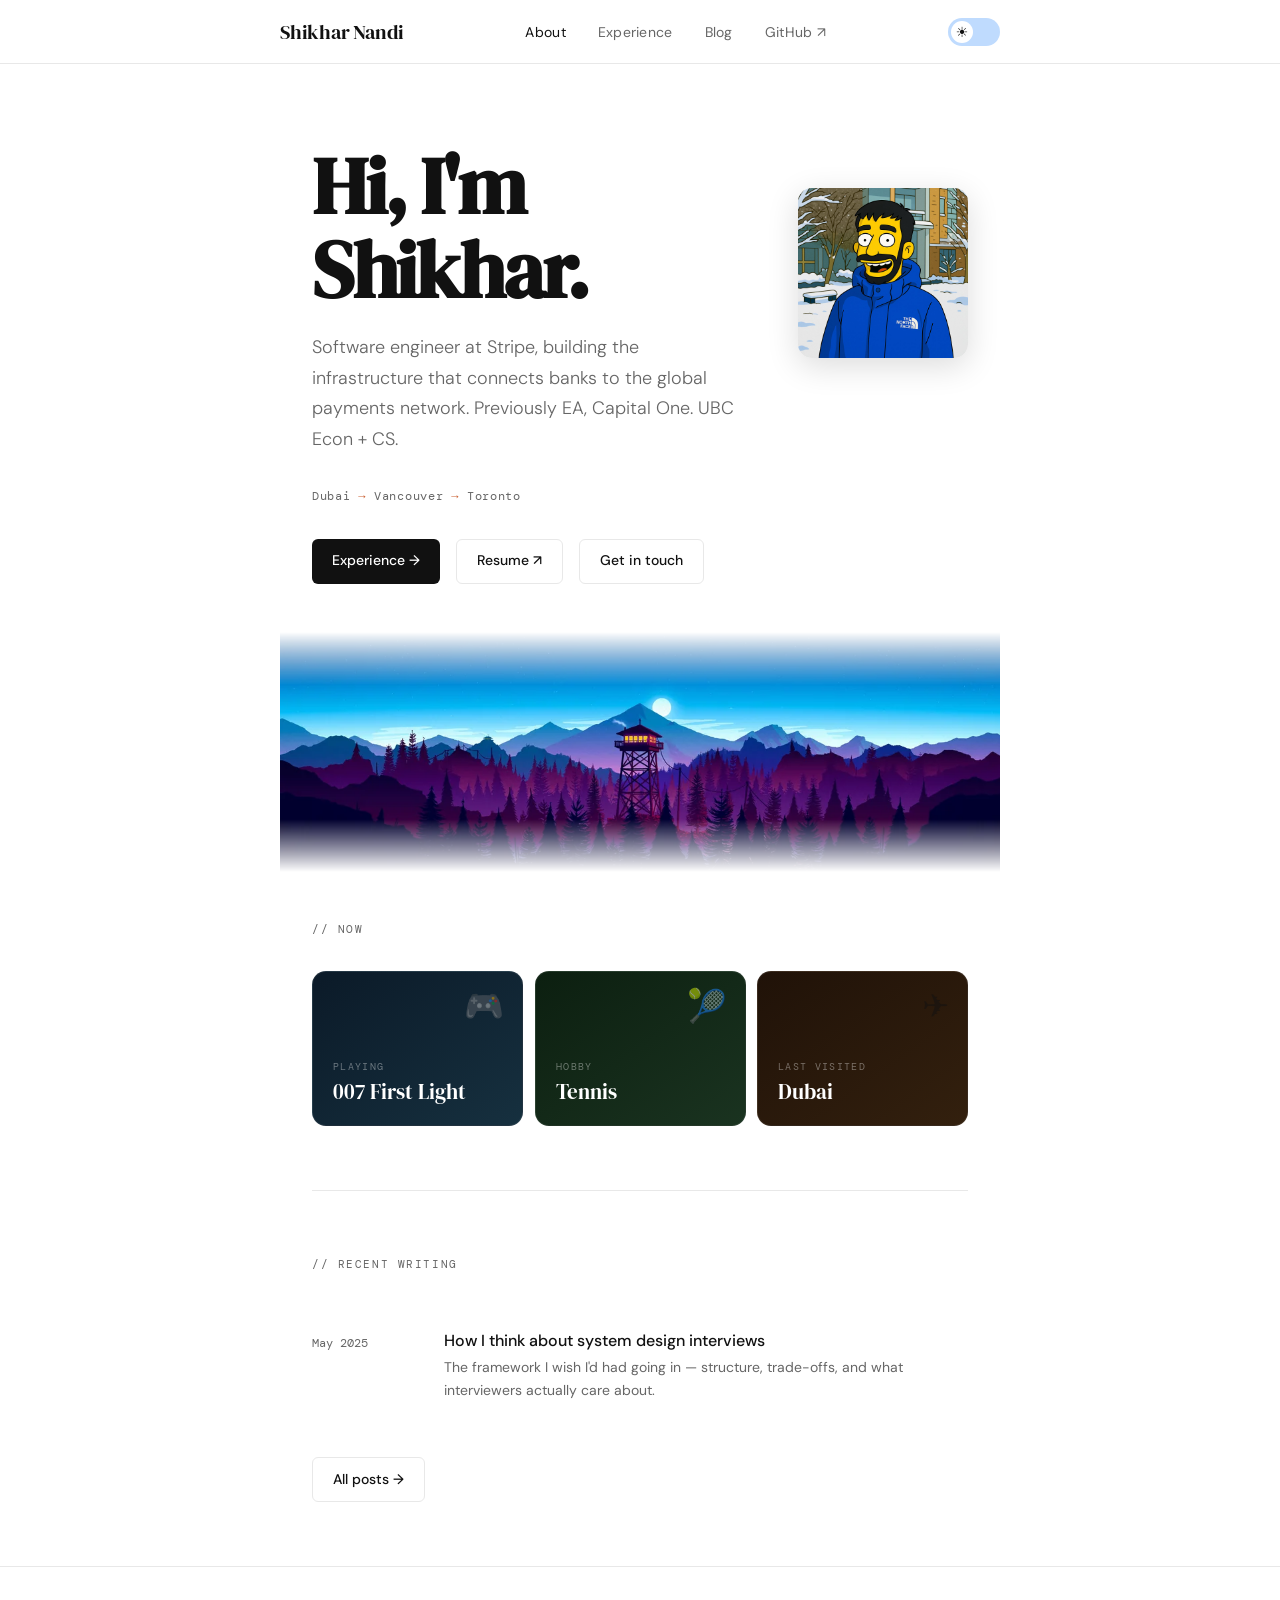
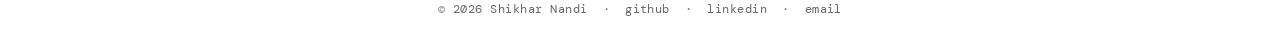
==== commit 2391d999: "about: add Firewatch atmospheric strip between hero and now section Co-Authored-By: Claude Sonnet 4." ====
--- a/index.html
+++ b/index.html
@@ -10,7 +10,7 @@
       document.documentElement.classList.add('dark');
     }
   </script>
-  <link rel="stylesheet" href="style.css?v=14" />
+  <link rel="stylesheet" href="style.css?v=15" />
 </head>
 <body>
 
@@ -50,6 +50,8 @@
       </div>
     </div>
   </section>
+
+  <div class="firewatch-strip"></div>
 
   <!-- NOW -->
   <section id="now">
--- a/style.css
+++ b/style.css
@@ -418,6 +418,24 @@
   line-height: 1.6;
 }
 
+/* ── FIREWATCH STRIP ── */
+.firewatch-strip {
+  width: calc(100% + 4rem);
+  margin-left: -2rem;
+  height: 240px;
+  background-image: url(firewatch.webp);
+  background-size: cover;
+  background-position: center 28%;
+  -webkit-mask-image: linear-gradient(to bottom, transparent 0%, black 22%, black 78%, transparent 100%);
+  mask-image: linear-gradient(to bottom, transparent 0%, black 22%, black 78%, transparent 100%);
+  margin-top: -1rem;
+  margin-bottom: -1rem;
+}
+#now { border-top: none; }
+@media (max-width: 600px) {
+  .firewatch-strip { width: calc(100% + 2.5rem); margin-left: -1.25rem; height: 180px; }
+}
+
 /* ── NOW / INTERESTS ── */
 .interests-grid {
   display: grid;
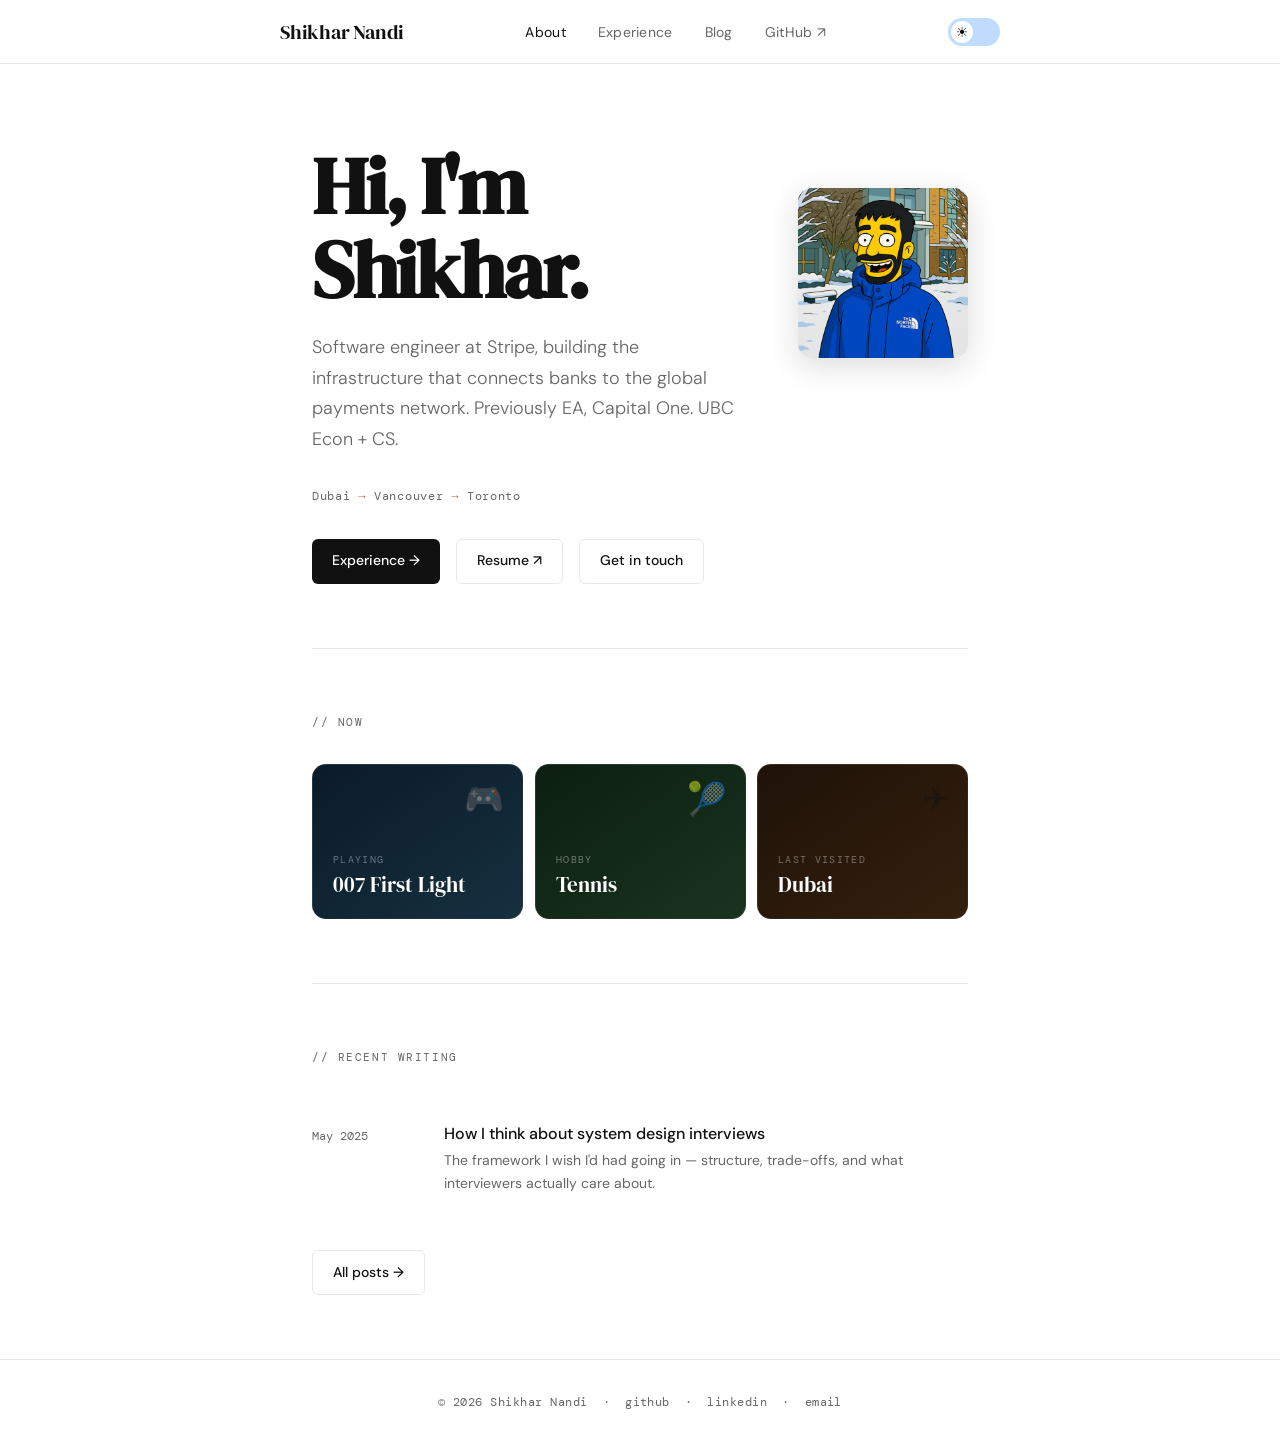
==== commit 622ed1f6: "Revert "about: add Firewatch atmospheric strip between hero and now section" This reverts commit 239" ====
--- a/index.html
+++ b/index.html
@@ -10,7 +10,7 @@
       document.documentElement.classList.add('dark');
     }
   </script>
-  <link rel="stylesheet" href="style.css?v=15" />
+  <link rel="stylesheet" href="style.css?v=14" />
 </head>
 <body>
 
@@ -50,8 +50,6 @@
       </div>
     </div>
   </section>
-
-  <div class="firewatch-strip"></div>
 
   <!-- NOW -->
   <section id="now">
--- a/style.css
+++ b/style.css
@@ -418,24 +418,6 @@
   line-height: 1.6;
 }
 
-/* ── FIREWATCH STRIP ── */
-.firewatch-strip {
-  width: calc(100% + 4rem);
-  margin-left: -2rem;
-  height: 240px;
-  background-image: url(firewatch.webp);
-  background-size: cover;
-  background-position: center 28%;
-  -webkit-mask-image: linear-gradient(to bottom, transparent 0%, black 22%, black 78%, transparent 100%);
-  mask-image: linear-gradient(to bottom, transparent 0%, black 22%, black 78%, transparent 100%);
-  margin-top: -1rem;
-  margin-bottom: -1rem;
-}
-#now { border-top: none; }
-@media (max-width: 600px) {
-  .firewatch-strip { width: calc(100% + 2.5rem); margin-left: -1.25rem; height: 180px; }
-}
-
 /* ── NOW / INTERESTS ── */
 .interests-grid {
   display: grid;
